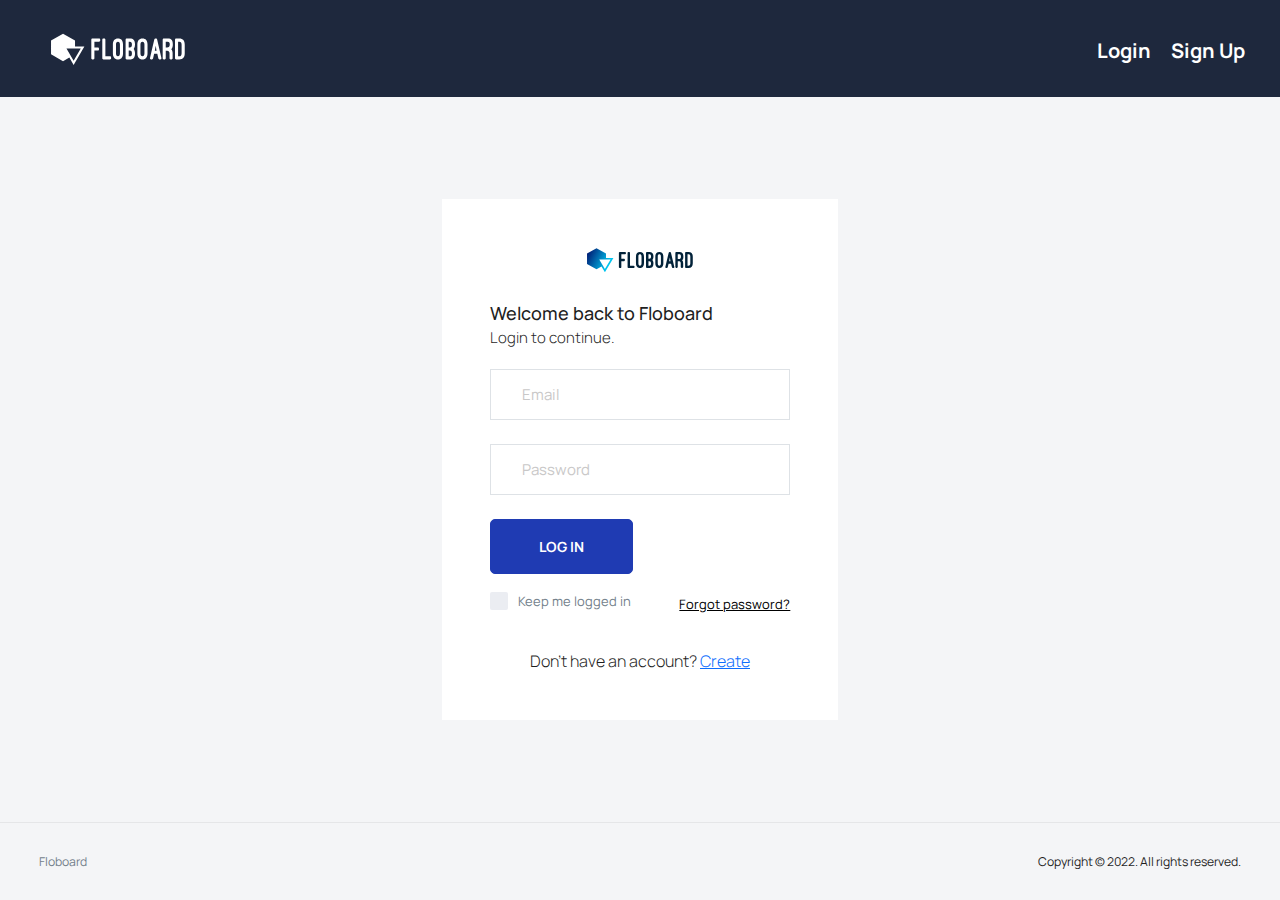
==== dashboard.html @ 9832cc14 "Created login page and login functionality" ====
<!DOCTYPE html>
<html lang="en">
<head>
    <meta charset="UTF-8">
    <meta http-equiv="X-UA-Compatible" content="IE=edge">
    <meta name="viewport" content="width=device-width, initial-scale=1.0">
    <title>Floboard</title>

    <!-- base css -->
    <link rel="stylesheet" href="assets/vendors/vendors/feather/feather.css">
    <link rel="stylesheet" href="assets/vendors/vendors/mdi/css/materialdesignicons.min.css">
    <link rel="stylesheet" href="assets/vendors/vendors/ti-icons/css/themify-icons.css">
    <link rel="stylesheet" href="assets/vendors/vendors/typicons/typicons.css">
    <link rel="stylesheet" href="assets/vendors/vendors/simple-line-icons/css/simple-line-icons.css">
    <link rel="stylesheet" href="assets/vendors/vendors/css/vendor.bundle.base.css">
    <link rel="stylesheet" href="assets/vendors/css/vertical-layout-light/style.css">
    <!-- base css -->

    <link rel="shortcut icon" href="assets/Floboard-logo/favicon.png" />
</head>
<body class="sidebar-dark">

    <div class="container-scroller">
        <!-- top navbar -->
        <nav class="navbar default-layout col-lg-12 col-12 p-0 fixed-top d-flex align-items-top flex-row navbar-dark">
            <div class="text-center navbar-brand-wrapper d-flex align-items-center justify-content-start">
                <div class="me-3">
                    <button class="navbar-toggler navbar-toggler align-self-center" type="button" data-bs-toggle="minimize">
                    <span class="icon-menu"></span>
                    </button>
                </div>
                <div>
                    <a class="navbar-brand brand-logo" href="index.html">
                    <!-- <img src="assets/vendors/images/logo.svg" alt="logo" /> -->
                    <img src="assets/Floboard-logo/vector/default-monochrome-white.svg" alt="logo" />
                    </a>
                    <a class="navbar-brand brand-logo-mini" href="index.html">
                    <!-- <img src="assets/vendors/images/logo-mini.svg" alt="logo" /> -->
                    <img src="assets/Floboard-logo/favicon.png" alt="logo" />
                    </a>
                </div>
            </div>
            <div class="navbar-menu-wrapper d-flex align-items-top">
                <ul class="navbar-nav">
                    <li class="nav-item font-weight-semibold d-none d-lg-block ms-0">
                        <h1 class="welcome-text text-white">Hello, <span class="text-danger fw-bold user-name">John Doe</span></h1>
                        <h3 class="welcome-sub-text text-white">Welcome back to Floboard</h3>
                    </li>
                </ul>
                <ul class="navbar-nav ms-auto">
                    <li class="nav-item">
                        <form class="search-form" action="#">
                            <i class="icon-search text-white"></i>
                            <input type="search" class="form-control" placeholder="Search Here" title="Search here">
                        </form>
                    </li>
                    <li class="nav-item dropdown">
                        <a class="nav-link count-indicator" id="countDropdown" href="#" data-bs-toggle="dropdown" aria-expanded="false">
                        <i class="icon-bell"></i>
                        <span class="count"></span>
                        </a>
                        <div class="dropdown-menu dropdown-menu-right navbar-dropdown preview-list pb-0" aria-labelledby="countDropdown">
                            <a class="dropdown-item py-3">
                                <p class="mb-0 font-weight-medium float-left">You have 7 unread mails </p>
                                <span class="badge badge-pill badge-primary float-right">View all</span>
                            </a>
                            <div class="dropdown-divider"></div>
                            <a class="dropdown-item preview-item">
                                <div class="preview-thumbnail">
                                    <img src="assets/vendors/images/faces/face10.jpg" alt="image" class="img-sm profile-pic">
                                </div>
                                <div class="preview-item-content flex-grow py-2">
                                    <p class="preview-subject ellipsis font-weight-medium text-dark">Marian Garner </p>
                                    <p class="fw-light small-text mb-0"> The meeting is cancelled </p>
                                </div>
                            </a>
                            <a class="dropdown-item preview-item">
                                <div class="preview-thumbnail">
                                    <img src="assets/vendors/images/faces/face12.jpg" alt="image" class="img-sm profile-pic">
                                </div>
                                <div class="preview-item-content flex-grow py-2">
                                    <p class="preview-subject ellipsis font-weight-medium text-dark">David Grey </p>
                                    <p class="fw-light small-text mb-0"> The meeting is cancelled </p>
                                </div>
                            </a>
                            <a class="dropdown-item preview-item">
                                <div class="preview-thumbnail">
                                    <img src="assets/vendors/images/faces/face1.jpg" alt="image" class="img-sm profile-pic">
                                </div>
                                <div class="preview-item-content flex-grow py-2">
                                    <p class="preview-subject ellipsis font-weight-medium text-dark">Travis Jenkins </p>
                                    <p class="fw-light small-text mb-0"> The meeting is cancelled </p>
                                </div>
                            </a>
                        </div>
                    </li>
                    <li class="nav-item dropdown d-none d-lg-block user-dropdown">
                        <a class="nav-link" id="UserDropdown" href="#" data-bs-toggle="dropdown" aria-expanded="false">
                        <img class="img-xs rounded-circle" src="assets/vendors/images/faces/face8.jpg" alt="Profile image"> </a>
                        <div class="dropdown-menu dropdown-menu-right navbar-dropdown" aria-labelledby="UserDropdown">
                            <div class="dropdown-header text-center">
                                <img class="img-md rounded-circle" src="assets/vendors/images/faces/face8.jpg" alt="Profile image">
                                <p class="mb-1 mt-3 font-weight-semibold user-name">Allen Moreno</p>
                                <p class="fw-light text-muted mb-0 user-email">allenmoreno@gmail.com</p>
                            </div>
                            <a class="dropdown-item"><i class="dropdown-item-icon mdi mdi-account-outline text-primary me-2"></i> My Profile <span class="badge badge-pill badge-danger">1</span></a>
                            <a class="dropdown-item"><i class="dropdown-item-icon mdi mdi-message-text-outline text-primary me-2"></i> Messages</a>
                            <a class="dropdown-item"><i class="dropdown-item-icon mdi mdi-calendar-check-outline text-primary me-2"></i> Activity</a>
                            <a class="dropdown-item"><i class="dropdown-item-icon mdi mdi-help-circle-outline text-primary me-2"></i> FAQ</a>
                            <a class="dropdown-item" id="sign-out-btn"><i class="dropdown-item-icon mdi mdi-power text-primary me-2"></i>Sign Out</a>
                        </div>
                    </li>
                </ul>
                <button class="navbar-toggler navbar-toggler-right d-lg-none align-self-center" type="button" data-bs-toggle="offcanvas">
                <span class="mdi mdi-menu"></span>
                </button>
            </div>
        </nav>
        <!-- top navbar -->

        <!-- body -->
        <div class="container-fluid page-body-wrapper">

            <!-- sidebar -->
            <nav class="sidebar sidebar-offcanvas" id="sidebar">
                <ul class="nav">
                    <li class="nav-item">
                        <a class="nav-link" href="index.html">
                        <i class="mdi mdi-grid-large menu-icon"></i>
                        <span class="menu-title">Dashboard</span>
                        </a>
                    </li>

                    <li class="nav-item nav-category">Board and Card</li>
                    <li class="nav-item">
                        <a class="nav-link" data-bs-toggle="collapse" href="#board-menu" aria-expanded="false" aria-controls="ui-basic">
                        <i class="menu-icon mdi mdi-bulletin-board"></i>
                        <span class="menu-title">Board</span>
                        <i class="menu-arrow"></i> 
                        </a>
                        <div class="collapse" id="board-menu">
                            <ul class="nav flex-column sub-menu">
                                <li class="nav-item"> <a class="nav-link" href="#">Add Board</a></li>
                                <li class="nav-item"> <a class="nav-link" href="#">Show Boards</a></li>
                            </ul>
                        </div>
                    </li>
                    <li class="nav-item">
                        <a class="nav-link" data-bs-toggle="collapse" href="#card-menu" aria-expanded="false" aria-controls="ui-basic">
                        <i class="menu-icon mdi mdi-cards"></i>
                        <span class="menu-title">Card</span>
                        <i class="menu-arrow"></i> 
                        </a>
                        <div class="collapse" id="card-menu">
                            <ul class="nav flex-column sub-menu">
                                <li class="nav-item"> <a class="nav-link" href="#">Add Card</a></li>
                                <li class="nav-item"> <a class="nav-link" href="#">Show Card</a></li>
                            </ul>
                        </div>
                    </li>

                    <li class="nav-item nav-category">Reports</li>
                    <li class="nav-item">
                        <a class="nav-link" data-bs-toggle="collapse" href="#report-menu" aria-expanded="false" aria-controls="ui-basic">
                        <i class="menu-icon mdi mdi-file-document"></i>
                        <span class="menu-title">Reports</span>
                        <i class="menu-arrow"></i> 
                        </a>
                        <div class="collapse" id="report-menu">
                            <ul class="nav flex-column sub-menu">
                                <li class="nav-item"> <a class="nav-link" href="#">Card Wise Report </a></li>
                                <li class="nav-item"> <a class="nav-link" href="#">Board Wise Report</a></li>
                                <li class="nav-item"> <a class="nav-link" href="#">Employee Wise Report</a></li>
                            </ul>
                        </div>
                    </li>

                    <li class="nav-item nav-category">Employee Management</li>
                    <li class="nav-item">
                        <a class="nav-link" href="employee-list.html">
                        <i class="menu-icon mdi mdi-account-multiple "></i>
                        <span class="menu-title">Employee List</span>
                        </a>
                    </li>
                    <li class="nav-item">
                        <a class="nav-link" href="#">
                        <i class="menu-icon mdi mdi-account-plus"></i>
                        <span class="menu-title">Add Employee</span>
                        </a>
                    </li>
                </ul>
            </nav>
            <!-- sidebar -->

            <div class="main-panel">
                
                <!-- main content -->
                <div class="content-wrapper">

                    <!-- Write you code here -->



                </div>
                <!-- main -->

                <!-- footer -->
                <footer class="footer">
                    <div class="d-sm-flex justify-content-center justify-content-sm-between">
                        <span class="text-muted text-center text-sm-left d-block d-sm-inline-block">Floboard Dashboard</span>
                        <span class="float-none float-sm-right d-block mt-1 mt-sm-0 text-center">Copyright © 2022. All rights reserved.</span>
                    </div>
                </footer>
                <!-- footer -->
            </div>
        </div>
        <!-- body -->
        
    </div>
    
    <!-- base js -->
    <script src="https://code.jquery.com/jquery-3.6.1.min.js" integrity="sha256-o88AwQnZB+VDvE9tvIXrMQaPlFFSUTR+nldQm1LuPXQ=" crossorigin="anonymous"></script>
    <script src="assets/vendors/vendors/js/vendor.bundle.base.js"></script>
    <script src="assets/vendors/js/template.js"></script>
    <script src="assets/vendors/js/off-canvas.js"></script>
    <script src="assets/vendors/js/hoverable-collapse.js"></script>
    <script src="assets/vendors/js/jquery.cookie.js"></script>
    <!-- <script src="assets/vendors/vendors/jquery-validation/jquery.validate.min.js"></script> -->
    <script src="assets/js/dashboard.js"></script>
    <!-- base js -->
</body>
</html>
---- assets/vendors/vendors/feather/feather.css ----
@charset "UTF-8";
 
@font-face {
  font-family: "feather";
  src:url("fonts/feather-webfont.eot");
  src:url("fonts/feather-webfont.eot?#iefix") format("embedded-opentype"),
    url("fonts/feather-webfont.woff") format("woff"),
    url("fonts/feather-webfont.ttf") format("truetype"),
    url("fonts/feather-webfont.svg#feather") format("svg");
  font-weight: normal;
  font-style: normal;
}

/* Character Mapping Method */
 
[data-icon]:before {
  display: inline-block;
  font-family: "feather";
  content: attr(data-icon);
  font-style: normal;
  font-weight: normal;
  font-variant: normal;
  text-transform: none;
  speak: none;
  line-height: 1;
  -webkit-font-smoothing: antialiased;
  -moz-osx-font-smoothing: grayscale;
}

/* CSS Class Mapping Method */
 
[class^="icon-"],
[class*=" icon-"] {
  display: inline-block;
  font-family: "feather";
  font-style: normal;
  font-weight: normal;
  font-variant: normal;
  text-transform: none;
  speak: none;
  line-height: 1;
  -webkit-font-smoothing: antialiased;
  -moz-osx-font-smoothing: grayscale;
}

.icon-eye:before {
  content: "\e000";
}

.icon-paper-clip:before {
  content: "\e001";
}

.icon-mail:before {
  content: "\e002";
}

.icon-mail:before {
  content: "\e002";
}

.icon-toggle:before {
  content: "\e003";
}

.icon-layout:before {
  content: "\e004";
}

.icon-link:before {
  content: "\e005";
}

.icon-bell:before {
  content: "\e006";
}

.icon-lock:before {
  content: "\e007";
}

.icon-unlock:before {
  content: "\e008";
}

.icon-ribbon:before {
  content: "\e009";
}

.icon-image:before {
  content: "\e010";
}

.icon-signal:before {
  content: "\e011";
}

.icon-target:before {
  content: "\e012";
}

.icon-clipboard:before {
  content: "\e013";
}

.icon-clock:before {
  content: "\e014";
}

.icon-clock:before {
  content: "\e014";
}

.icon-watch:before {
  content: "\e015";
}

.icon-air-play:before {
  content: "\e016";
}

.icon-camera:before {
  content: "\e017";
}

.icon-video:before {
  content: "\e018";
}

.icon-disc:before {
  content: "\e019";
}

.icon-printer:before {
  content: "\e020";
}

.icon-monitor:before {
  content: "\e021";
}

.icon-server:before {
  content: "\e022";
}

.icon-cog:before {
  content: "\e023";
}

.icon-heart:before {
  content: "\e024";
}

.icon-paragraph:before {
  content: "\e025";
}

.icon-align-justify:before {
  content: "\e026";
}

.icon-align-left:before {
  content: "\e027";
}

.icon-align-center:before {
  content: "\e028";
}

.icon-align-right:before {
  content: "\e029";
}

.icon-book:before {
  content: "\e030";
}

.icon-layers:before {
  content: "\e031";
}

.icon-stack:before {
  content: "\e032";
}

.icon-stack-2:before {
  content: "\e033";
}

.icon-paper:before {
  content: "\e034";
}

.icon-paper-stack:before {
  content: "\e035";
}

.icon-search:before {
  content: "\e036";
}

.icon-zoom-in:before {
  content: "\e037";
}

.icon-zoom-out:before {
  content: "\e038";
}

.icon-reply:before {
  content: "\e039";
}

.icon-circle-plus:before {
  content: "\e040";
}

.icon-circle-minus:before {
  content: "\e041";
}

.icon-circle-check:before {
  content: "\e042";
}

.icon-circle-cross:before {
  content: "\e043";
}

.icon-square-plus:before {
  content: "\e044";
}

.icon-square-minus:before {
  content: "\e045";
}

.icon-square-check:before {
  content: "\e046";
}

.icon-square-cross:before {
  content: "\e047";
}

.icon-microphone:before {
  content: "\e048";
}

.icon-record:before {
  content: "\e049";
}

.icon-skip-back:before {
  content: "\e050";
}

.icon-rewind:before {
  content: "\e051";
}

.icon-play:before {
  content: "\e052";
}

.icon-pause:before {
  content: "\e053";
}

.icon-stop:before {
  content: "\e054";
}

.icon-fast-forward:before {
  content: "\e055";
}

.icon-skip-forward:before {
  content: "\e056";
}

.icon-shuffle:before {
  content: "\e057";
}

.icon-repeat:before {
  content: "\e058";
}

.icon-folder:before {
  content: "\e059";
}

.icon-umbrella:before {
  content: "\e060";
}

.icon-moon:before {
  content: "\e061";
}

.icon-thermometer:before {
  content: "\e062";
}

.icon-drop:before {
  content: "\e063";
}

.icon-sun:before {
  content: "\e064";
}

.icon-cloud:before {
  content: "\e065";
}

.icon-cloud-upload:before {
  content: "\e066";
}

.icon-cloud-download:before {
  content: "\e067";
}

.icon-upload:before {
  content: "\e068";
}

.icon-download:before {
  content: "\e069";
}

.icon-location:before {
  content: "\e070";
}

.icon-location-2:before {
  content: "\e071";
}

.icon-map:before {
  content: "\e072";
}

.icon-battery:before {
  content: "\e073";
}

.icon-head:before {
  content: "\e074";
}

.icon-briefcase:before {
  content: "\e075";
}

.icon-speech-bubble:before {
  content: "\e076";
}

.icon-anchor:before {
  content: "\e077";
}

.icon-globe:before {
  content: "\e078";
}

.icon-box:before {
  content: "\e079";
}

.icon-reload:before {
  content: "\e080";
}

.icon-share:before {
  content: "\e081";
}

.icon-marquee:before {
  content: "\e082";
}

.icon-marquee-plus:before {
  content: "\e083";
}

.icon-marquee-minus:before {
  content: "\e084";
}

.icon-tag:before {
  content: "\e085";
}

.icon-power:before {
  content: "\e086";
}

.icon-command:before {
  content: "\e087";
}

.icon-alt:before {
  content: "\e088";
}

.icon-esc:before {
  content: "\e089";
}

.icon-bar-graph:before {
  content: "\e090";
}

.icon-bar-graph-2:before {
  content: "\e091";
}

.icon-pie-graph:before {
  content: "\e092";
}

.icon-star:before {
  content: "\e093";
}

.icon-arrow-left:before {
  content: "\e094";
}

.icon-arrow-right:before {
  content: "\e095";
}

.icon-arrow-up:before {
  content: "\e096";
}

.icon-arrow-down:before {
  content: "\e097";
}

.icon-volume:before {
  content: "\e098";
}

.icon-mute:before {
  content: "\e099";
}

.icon-content-right:before {
  content: "\e100";
}

.icon-content-left:before {
  content: "\e101";
}

.icon-grid:before {
  content: "\e102";
}

.icon-grid-2:before {
  content: "\e103";
}

.icon-columns:before {
  content: "\e104";
}

.icon-loader:before {
  content: "\e105";
}

.icon-bag:before {
  content: "\e106";
}

.icon-ban:before {
  content: "\e107";
}

.icon-flag:before {
  content: "\e108";
}

.icon-trash:before {
  content: "\e109";
}

.icon-expand:before {
  content: "\e110";
}

.icon-contract:before {
  content: "\e111";
}

.icon-maximize:before {
  content: "\e112";
}

.icon-minimize:before {
  content: "\e113";
}

.icon-plus:before {
  content: "\e114";
}

.icon-minus:before {
  content: "\e115";
}

.icon-check:before {
  content: "\e116";
}

.icon-cross:before {
  content: "\e117";
}

.icon-move:before {
  content: "\e118";
}

.icon-delete:before {
  content: "\e119";
}

.icon-menu:before {
  content: "\e120";
}

.icon-archive:before {
  content: "\e121";
}

.icon-inbox:before {
  content: "\e122";
}

.icon-outbox:before {
  content: "\e123";
}

.icon-file:before {
  content: "\e124";
}

.icon-file-add:before {
  content: "\e125";
}

.icon-file-subtract:before {
  content: "\e126";
}

.icon-help:before {
  content: "\e127";
}

.icon-open:before {
  content: "\e128";
}

.icon-ellipsis:before {
  content: "\e129";
}
---- assets/vendors/vendors/ti-icons/css/themify-icons.css ----
@font-face {
	font-family: 'themify';
	src:url('../fonts/themify.eot');
	src:url('../fonts/themify.eot?#iefix') format('embedded-opentype'),
		url('../fonts/themify.woff') format('woff'),
		url('../fonts/themify.ttf') format('truetype'),
		url('../fonts/themify.svg') format('svg');
	font-weight: normal;
	font-style: normal;
}

[class^="ti-"], [class*=" ti-"] {
	font-family: 'themify';
	speak: none;
	font-style: normal;
	font-weight: normal;
	font-variant: normal;
	text-transform: none;
	line-height: 1;

	/* Better Font Rendering =========== */
	-webkit-font-smoothing: antialiased;
	-moz-osx-font-smoothing: grayscale;
}

.ti-wand:before {
	content: "\e600";
}
.ti-volume:before {
	content: "\e601";
}
.ti-user:before {
	content: "\e602";
}
.ti-unlock:before {
	content: "\e603";
}
.ti-unlink:before {
	content: "\e604";
}
.ti-trash:before {
	content: "\e605";
}
.ti-thought:before {
	content: "\e606";
}
.ti-target:before {
	content: "\e607";
}
.ti-tag:before {
	content: "\e608";
}
.ti-tablet:before {
	content: "\e609";
}
.ti-star:before {
	content: "\e60a";
}
.ti-spray:before {
	content: "\e60b";
}
.ti-signal:before {
	content: "\e60c";
}
.ti-shopping-cart:before {
	content: "\e60d";
}
.ti-shopping-cart-full:before {
	content: "\e60e";
}
.ti-settings:before {
	content: "\e60f";
}
.ti-search:before {
	content: "\e610";
}
.ti-zoom-in:before {
	content: "\e611";
}
.ti-zoom-out:before {
	content: "\e612";
}
.ti-cut:before {
	content: "\e613";
}
.ti-ruler:before {
	content: "\e614";
}
.ti-ruler-pencil:before {
	content: "\e615";
}
.ti-ruler-alt:before {
	content: "\e616";
}
.ti-bookmark:before {
	content: "\e617";
}
.ti-bookmark-alt:before {
	content: "\e618";
}
.ti-reload:before {
	content: "\e619";
}
.ti-plus:before {
	content: "\e61a";
}
.ti-pin:before {
	content: "\e61b";
}
.ti-pencil:before {
	content: "\e61c";
}
.ti-pencil-alt:before {
	content: "\e61d";
}
.ti-paint-roller:before {
	content: "\e61e";
}
.ti-paint-bucket:before {
	content: "\e61f";
}
.ti-na:before {
	content: "\e620";
}
.ti-mobile:before {
	content: "\e621";
}
.ti-minus:before {
	content: "\e622";
}
.ti-medall:before {
	content: "\e623";
}
.ti-medall-alt:before {
	content: "\e624";
}
.ti-marker:before {
	content: "\e625";
}
.ti-marker-alt:before {
	content: "\e626";
}
.ti-arrow-up:before {
	content: "\e627";
}
.ti-arrow-right:before {
	content: "\e628";
}
.ti-arrow-left:before {
	content: "\e629";
}
.ti-arrow-down:before {
	content: "\e62a";
}
.ti-lock:before {
	content: "\e62b";
}
.ti-location-arrow:before {
	content: "\e62c";
}
.ti-link:before {
	content: "\e62d";
}
.ti-layout:before {
	content: "\e62e";
}
.ti-layers:before {
	content: "\e62f";
}
.ti-layers-alt:before {
	content: "\e630";
}
.ti-key:before {
	content: "\e631";
}
.ti-import:before {
	content: "\e632";
}
.ti-image:before {
	content: "\e633";
}
.ti-heart:before {
	content: "\e634";
}
.ti-heart-broken:before {
	content: "\e635";
}
.ti-hand-stop:before {
	content: "\e636";
}
.ti-hand-open:before {
	content: "\e637";
}
.ti-hand-drag:before {
	content: "\e638";
}
.ti-folder:before {
	content: "\e639";
}
.ti-flag:before {
	content: "\e63a";
}
.ti-flag-alt:before {
	content: "\e63b";
}
.ti-flag-alt-2:before {
	content: "\e63c";
}
.ti-eye:before {
	content: "\e63d";
}
.ti-export:before {
	content: "\e63e";
}
.ti-exchange-vertical:before {
	content: "\e63f";
}
.ti-desktop:before {
	content: "\e640";
}
.ti-cup:before {
	content: "\e641";
}
.ti-crown:before {
	content: "\e642";
}
.ti-comments:before {
	content: "\e643";
}
.ti-comment:before {
	content: "\e644";
}
.ti-comment-alt:before {
	content: "\e645";
}
.ti-close:before {
	content: "\e646";
}
.ti-clip:before {
	content: "\e647";
}
.ti-angle-up:before {
	content: "\e648";
}
.ti-angle-right:before {
	content: "\e649";
}
.ti-angle-left:before {
	content: "\e64a";
}
.ti-angle-down:before {
	content: "\e64b";
}
.ti-check:before {
	content: "\e64c";
}
.ti-check-box:before {
	content: "\e64d";
}
.ti-camera:before {
	content: "\e64e";
}
.ti-announcement:before {
	content: "\e64f";
}
.ti-brush:before {
	content: "\e650";
}
.ti-briefcase:before {
	content: "\e651";
}
.ti-bolt:before {
	content: "\e652";
}
.ti-bolt-alt:before {
	content: "\e653";
}
.ti-blackboard:before {
	content: "\e654";
}
.ti-bag:before {
	content: "\e655";
}
.ti-move:before {
	content: "\e656";
}
.ti-arrows-vertical:before {
	content: "\e657";
}
.ti-arrows-horizontal:before {
	content: "\e658";
}
.ti-fullscreen:before {
	content: "\e659";
}
.ti-arrow-top-right:before {
	content: "\e65a";
}
.ti-arrow-top-left:before {
	content: "\e65b";
}
.ti-arrow-circle-up:before {
	content: "\e65c";
}
.ti-arrow-circle-right:before {
	content: "\e65d";
}
.ti-arrow-circle-left:before {
	content: "\e65e";
}
.ti-arrow-circle-down:before {
	content: "\e65f";
}
.ti-angle-double-up:before {
	content: "\e660";
}
.ti-angle-double-right:before {
	content: "\e661";
}
.ti-angle-double-left:before {
	content: "\e662";
}
.ti-angle-double-down:before {
	content: "\e663";
}
.ti-zip:before {
	content: "\e664";
}
.ti-world:before {
	content: "\e665";
}
.ti-wheelchair:before {
	content: "\e666";
}
.ti-view-list:before {
	content: "\e667";
}
.ti-view-list-alt:before {
	content: "\e668";
}
.ti-view-grid:before {
	content: "\e669";
}
.ti-uppercase:before {
	content: "\e66a";
}
.ti-upload:before {
	content: "\e66b";
}
.ti-underline:before {
	content: "\e66c";
}
.ti-truck:before {
	content: "\e66d";
}
.ti-timer:before {
	content: "\e66e";
}
.ti-ticket:before {
	content: "\e66f";
}
.ti-thumb-up:before {
	content: "\e670";
}
.ti-thumb-down:before {
	content: "\e671";
}
.ti-text:before {
	content: "\e672";
}
.ti-stats-up:before {
	content: "\e673";
}
.ti-stats-down:before {
	content: "\e674";
}
.ti-split-v:before {
	content: "\e675";
}
.ti-split-h:before {
	content: "\e676";
}
.ti-smallcap:before {
	content: "\e677";
}
.ti-shine:before {
	content: "\e678";
}
.ti-shift-right:before {
	content: "\e679";
}
.ti-shift-left:before {
	content: "\e67a";
}
.ti-shield:before {
	content: "\e67b";
}
.ti-notepad:before {
	content: "\e67c";
}
.ti-server:before {
	content: "\e67d";
}
.ti-quote-right:before {
	content: "\e67e";
}
.ti-quote-left:before {
	content: "\e67f";
}
.ti-pulse:before {
	content: "\e680";
}
.ti-printer:before {
	content: "\e681";
}
.ti-power-off:before {
	content: "\e682";
}
.ti-plug:before {
	content: "\e683";
}
.ti-pie-chart:before {
	content: "\e684";
}
.ti-paragraph:before {
	content: "\e685";
}
.ti-panel:before {
	content: "\e686";
}
.ti-package:before {
	content: "\e687";
}
.ti-music:before {
	content: "\e688";
}
.ti-music-alt:before {
	content: "\e689";
}
.ti-mouse:before {
	content: "\e68a";
}
.ti-mouse-alt:before {
	content: "\e68b";
}
.ti-money:before {
	content: "\e68c";
}
.ti-microphone:before {
	content: "\e68d";
}
.ti-menu:before {
	content: "\e68e";
}
.ti-menu-alt:before {
	content: "\e68f";
}
.ti-map:before {
	content: "\e690";
}
.ti-map-alt:before {
	content: "\e691";
}
.ti-loop:before {
	content: "\e692";
}
.ti-location-pin:before {
	content: "\e693";
}
.ti-list:before {
	content: "\e694";
}
.ti-light-bulb:before {
	content: "\e695";
}
.ti-Italic:before {
	content: "\e696";
}
.ti-info:before {
	content: "\e697";
}
.ti-infinite:before {
	content: "\e698";
}
.ti-id-badge:before {
	content: "\e699";
}
.ti-hummer:before {
	content: "\e69a";
}
.ti-home:before {
	content: "\e69b";
}
.ti-help:before {
	content: "\e69c";
}
.ti-headphone:before {
	content: "\e69d";
}
.ti-harddrives:before {
	content: "\e69e";
}
.ti-harddrive:before {
	content: "\e69f";
}
.ti-gift:before {
	content: "\e6a0";
}
.ti-game:before {
	content: "\e6a1";
}
.ti-filter:before {
	content: "\e6a2";
}
.ti-files:before {
	content: "\e6a3";
}
.ti-file:before {
	content: "\e6a4";
}
.ti-eraser:before {
	content: "\e6a5";
}
.ti-envelope:before {
	content: "\e6a6";
}
.ti-download:before {
	content: "\e6a7";
}
.ti-direction:before {
	content: "\e6a8";
}
.ti-direction-alt:before {
	content: "\e6a9";
}
.ti-dashboard:before {
	content: "\e6aa";
}
.ti-control-stop:before {
	content: "\e6ab";
}
.ti-control-shuffle:before {
	content: "\e6ac";
}
.ti-control-play:before {
	content: "\e6ad";
}
.ti-control-pause:before {
	content: "\e6ae";
}
.ti-control-forward:before {
	content: "\e6af";
}
.ti-control-backward:before {
	content: "\e6b0";
}
.ti-cloud:before {
	content: "\e6b1";
}
.ti-cloud-up:before {
	content: "\e6b2";
}
.ti-cloud-down:before {
	content: "\e6b3";
}
.ti-clipboard:before {
	content: "\e6b4";
}
.ti-car:before {
	content: "\e6b5";
}
.ti-calendar:before {
	content: "\e6b6";
}
.ti-book:before {
	content: "\e6b7";
}
.ti-bell:before {
	content: "\e6b8";
}
.ti-basketball:before {
	content: "\e6b9";
}
.ti-bar-chart:before {
	content: "\e6ba";
}
.ti-bar-chart-alt:before {
	content: "\e6bb";
}
.ti-back-right:before {
	content: "\e6bc";
}
.ti-back-left:before {
	content: "\e6bd";
}
.ti-arrows-corner:before {
	content: "\e6be";
}
.ti-archive:before {
	content: "\e6bf";
}
.ti-anchor:before {
	content: "\e6c0";
}
.ti-align-right:before {
	content: "\e6c1";
}
.ti-align-left:before {
	content: "\e6c2";
}
.ti-align-justify:before {
	content: "\e6c3";
}
.ti-align-center:before {
	content: "\e6c4";
}
.ti-alert:before {
	content: "\e6c5";
}
.ti-alarm-clock:before {
	content: "\e6c6";
}
.ti-agenda:before {
	content: "\e6c7";
}
.ti-write:before {
	content: "\e6c8";
}
.ti-window:before {
	content: "\e6c9";
}
.ti-widgetized:before {
	content: "\e6ca";
}
.ti-widget:before {
	content: "\e6cb";
}
.ti-widget-alt:before {
	content: "\e6cc";
}
.ti-wallet:before {
	content: "\e6cd";
}
.ti-video-clapper:before {
	content: "\e6ce";
}
.ti-video-camera:before {
	content: "\e6cf";
}
.ti-vector:before {
	content: "\e6d0";
}
.ti-themify-logo:before {
	content: "\e6d1";
}
.ti-themify-favicon:before {
	content: "\e6d2";
}
.ti-themify-favicon-alt:before {
	content: "\e6d3";
}
.ti-support:before {
	content: "\e6d4";
}
.ti-stamp:before {
	content: "\e6d5";
}
.ti-split-v-alt:before {
	content: "\e6d6";
}
.ti-slice:before {
	content: "\e6d7";
}
.ti-shortcode:before {
	content: "\e6d8";
}
.ti-shift-right-alt:before {
	content: "\e6d9";
}
.ti-shift-left-alt:before {
	content: "\e6da";
}
.ti-ruler-alt-2:before {
	content: "\e6db";
}
.ti-receipt:before {
	content: "\e6dc";
}
.ti-pin2:before {
	content: "\e6dd";
}
.ti-pin-alt:before {
	content: "\e6de";
}
.ti-pencil-alt2:before {
	content: "\e6df";
}
.ti-palette:before {
	content: "\e6e0";
}
.ti-more:before {
	content: "\e6e1";
}
.ti-more-alt:before {
	content: "\e6e2";
}
.ti-microphone-alt:before {
	content: "\e6e3";
}
.ti-magnet:before {
	content: "\e6e4";
}
.ti-line-double:before {
	content: "\e6e5";
}
.ti-line-dotted:before {
	content: "\e6e6";
}
.ti-line-dashed:before {
	content: "\e6e7";
}
.ti-layout-width-full:before {
	content: "\e6e8";
}
.ti-layout-width-default:before {
	content: "\e6e9";
}
.ti-layout-width-default-alt:before {
	content: "\e6ea";
}
.ti-layout-tab:before {
	content: "\e6eb";
}
.ti-layout-tab-window:before {
	content: "\e6ec";
}
.ti-layout-tab-v:before {
	content: "\e6ed";
}
.ti-layout-tab-min:before {
	content: "\e6ee";
}
.ti-layout-slider:before {
	content: "\e6ef";
}
.ti-layout-slider-alt:before {
	content: "\e6f0";
}
.ti-layout-sidebar-right:before {
	content: "\e6f1";
}
.ti-layout-sidebar-none:before {
	content: "\e6f2";
}
.ti-layout-sidebar-left:before {
	content: "\e6f3";
}
.ti-layout-placeholder:before {
	content: "\e6f4";
}
.ti-layout-menu:before {
	content: "\e6f5";
}
.ti-layout-menu-v:before {
	content: "\e6f6";
}
.ti-layout-menu-separated:before {
	content: "\e6f7";
}
.ti-layout-menu-full:before {
	content: "\e6f8";
}
.ti-layout-media-right-alt:before {
	content: "\e6f9";
}
.ti-layout-media-right:before {
	content: "\e6fa";
}
.ti-layout-media-overlay:before {
	content: "\e6fb";
}
.ti-layout-media-overlay-alt:before {
	content: "\e6fc";
}
.ti-layout-media-overlay-alt-2:before {
	content: "\e6fd";
}
.ti-layout-media-left-alt:before {
	content: "\e6fe";
}
.ti-layout-media-left:before {
	content: "\e6ff";
}
.ti-layout-media-center-alt:before {
	content: "\e700";
}
.ti-layout-media-center:before {
	content: "\e701";
}
.ti-layout-list-thumb:before {
	content: "\e702";
}
.ti-layout-list-thumb-alt:before {
	content: "\e703";
}
.ti-layout-list-post:before {
	content: "\e704";
}
.ti-layout-list-large-image:before {
	content: "\e705";
}
.ti-layout-line-solid:before {
	content: "\e706";
}
.ti-layout-grid4:before {
	content: "\e707";
}
.ti-layout-grid3:before {
	content: "\e708";
}
.ti-layout-grid2:before {
	content: "\e709";
}
.ti-layout-grid2-thumb:before {
	content: "\e70a";
}
.ti-layout-cta-right:before {
	content: "\e70b";
}
.ti-layout-cta-left:before {
	content: "\e70c";
}
.ti-layout-cta-center:before {
	content: "\e70d";
}
.ti-layout-cta-btn-right:before {
	content: "\e70e";
}
.ti-layout-cta-btn-left:before {
	content: "\e70f";
}
.ti-layout-column4:before {
	content: "\e710";
}
.ti-layout-column3:before {
	content: "\e711";
}
.ti-layout-column2:before {
	content: "\e712";
}
.ti-layout-accordion-separated:before {
	content: "\e713";
}
.ti-layout-accordion-merged:before {
	content: "\e714";
}
.ti-layout-accordion-list:before {
	content: "\e715";
}
.ti-ink-pen:before {
	content: "\e716";
}
.ti-info-alt:before {
	content: "\e717";
}
.ti-help-alt:before {
	content: "\e718";
}
.ti-headphone-alt:before {
	content: "\e719";
}
.ti-hand-point-up:before {
	content: "\e71a";
}
.ti-hand-point-right:before {
	content: "\e71b";
}
.ti-hand-point-left:before {
	content: "\e71c";
}
.ti-hand-point-down:before {
	content: "\e71d";
}
.ti-gallery:before {
	content: "\e71e";
}
.ti-face-smile:before {
	content: "\e71f";
}
.ti-face-sad:before {
	content: "\e720";
}
.ti-credit-card:before {
	content: "\e721";
}
.ti-control-skip-forward:before {
	content: "\e722";
}
.ti-control-skip-backward:before {
	content: "\e723";
}
.ti-control-record:before {
	content: "\e724";
}
.ti-control-eject:before {
	content: "\e725";
}
.ti-comments-smiley:before {
	content: "\e726";
}
.ti-brush-alt:before {
	content: "\e727";
}
.ti-youtube:before {
	content: "\e728";
}
.ti-vimeo:before {
	content: "\e729";
}
.ti-twitter:before {
	content: "\e72a";
}
.ti-time:before {
	content: "\e72b";
}
.ti-tumblr:before {
	content: "\e72c";
}
.ti-skype:before {
	content: "\e72d";
}
.ti-share:before {
	content: "\e72e";
}
.ti-share-alt:before {
	content: "\e72f";
}
.ti-rocket:before {
	content: "\e730";
}
.ti-pinterest:before {
	content: "\e731";
}
.ti-new-window:before {
	content: "\e732";
}
.ti-microsoft:before {
	content: "\e733";
}
.ti-list-ol:before {
	content: "\e734";
}
.ti-linkedin:before {
	content: "\e735";
}
.ti-layout-sidebar-2:before {
	content: "\e736";
}
.ti-layout-grid4-alt:before {
	content: "\e737";
}
.ti-layout-grid3-alt:before {
	content: "\e738";
}
.ti-layout-grid2-alt:before {
	content: "\e739";
}
.ti-layout-column4-alt:before {
	content: "\e73a";
}
.ti-layout-column3-alt:before {
	content: "\e73b";
}
.ti-layout-column2-alt:before {
	content: "\e73c";
}
.ti-instagram:before {
	content: "\e73d";
}
.ti-google:before {
	content: "\e73e";
}
.ti-github:before {
	content: "\e73f";
}
.ti-flickr:before {
	content: "\e740";
}
.ti-facebook:before {
	content: "\e741";
}
.ti-dropbox:before {
	content: "\e742";
}
.ti-dribbble:before {
	content: "\e743";
}
.ti-apple:before {
	content: "\e744";
}
.ti-android:before {
	content: "\e745";
}
.ti-save:before {
	content: "\e746";
}
.ti-save-alt:before {
	content: "\e747";
}
.ti-yahoo:before {
	content: "\e748";
}
.ti-wordpress:before {
	content: "\e749";
}
.ti-vimeo-alt:before {
	content: "\e74a";
}
.ti-twitter-alt:before {
	content: "\e74b";
}
.ti-tumblr-alt:before {
	content: "\e74c";
}
.ti-trello:before {
	content: "\e74d";
}
.ti-stack-overflow:before {
	content: "\e74e";
}
.ti-soundcloud:before {
	content: "\e74f";
}
.ti-sharethis:before {
	content: "\e750";
}
.ti-sharethis-alt:before {
	content: "\e751";
}
.ti-reddit:before {
	content: "\e752";
}
.ti-pinterest-alt:before {
	content: "\e753";
}
.ti-microsoft-alt:before {
	content: "\e754";
}
.ti-linux:before {
	content: "\e755";
}
.ti-jsfiddle:before {
	content: "\e756";
}
.ti-joomla:before {
	content: "\e757";
}
.ti-html5:before {
	content: "\e758";
}
.ti-flickr-alt:before {
	content: "\e759";
}
.ti-email:before {
	content: "\e75a";
}
.ti-drupal:before {
	content: "\e75b";
}
.ti-dropbox-alt:before {
	content: "\e75c";
}
.ti-css3:before {
	content: "\e75d";
}
.ti-rss:before {
	content: "\e75e";
}
.ti-rss-alt:before {
	content: "\e75f";
}
---- assets/vendors/vendors/typicons/typicons.css ----
@charset "UTF-8";

@font-face {
  font-family: "typicons";
  src: url("typicons.eot?b99ba6e7256a27d29176cef7fc322738?#iefix") format("embedded-opentype"),
url("typicons.woff2?b99ba6e7256a27d29176cef7fc322738") format("woff2"),
url("typicons.woff?b99ba6e7256a27d29176cef7fc322738") format("woff"),
url("typicons.ttf?b99ba6e7256a27d29176cef7fc322738") format("truetype"),
url("typicons.svg?b99ba6e7256a27d29176cef7fc322738#typicons") format("svg");
}

.typcn:before {
  font-family: typicons !important;
  font-style: normal;
  font-weight: normal !important;
  font-variant: normal;
  text-transform: none;
  line-height: 1;
  -webkit-font-smoothing: antialiased;
  -moz-osx-font-smoothing: grayscale;
}

.typcn-lg {
  font-size: 1.33333333em;
  line-height: 0.75em;
  vertical-align: -15%;
}
.typcn-2x {
  font-size: 2em;
}
.typcn-3x {
  font-size: 3em;
}
.typcn-4x {
  font-size: 4em;
}
.typcn-5x {
  font-size: 5em;
}

.typcn-adjust-brightness:before {
  content: "\e000";
}
.typcn-adjust-contrast:before {
  content: "\e001";
}
.typcn-anchor-outline:before {
  content: "\e002";
}
.typcn-anchor:before {
  content: "\e003";
}
.typcn-archive:before {
  content: "\e004";
}
.typcn-arrow-back-outline:before {
  content: "\e005";
}
.typcn-arrow-back:before {
  content: "\e006";
}
.typcn-arrow-down-outline:before {
  content: "\e007";
}
.typcn-arrow-down-thick:before {
  content: "\e008";
}
.typcn-arrow-down:before {
  content: "\e009";
}
.typcn-arrow-forward-outline:before {
  content: "\e00a";
}
.typcn-arrow-forward:before {
  content: "\e00b";
}
.typcn-arrow-left-outline:before {
  content: "\e00c";
}
.typcn-arrow-left-thick:before {
  content: "\e00d";
}
.typcn-arrow-left:before {
  content: "\e00e";
}
.typcn-arrow-loop-outline:before {
  content: "\e00f";
}
.typcn-arrow-loop:before {
  content: "\e010";
}
.typcn-arrow-maximise-outline:before {
  content: "\e011";
}
.typcn-arrow-maximise:before {
  content: "\e012";
}
.typcn-arrow-minimise-outline:before {
  content: "\e013";
}
.typcn-arrow-minimise:before {
  content: "\e014";
}
.typcn-arrow-move-outline:before {
  content: "\e015";
}
.typcn-arrow-move:before {
  content: "\e016";
}
.typcn-arrow-repeat-outline:before {
  content: "\e017";
}
.typcn-arrow-repeat:before {
  content: "\e018";
}
.typcn-arrow-right-outline:before {
  content: "\e019";
}
.typcn-arrow-right-thick:before {
  content: "\e01a";
}
.typcn-arrow-right:before {
  content: "\e01b";
}
.typcn-arrow-shuffle:before {
  content: "\e01c";
}
.typcn-arrow-sorted-down:before {
  content: "\e01d";
}
.typcn-arrow-sorted-up:before {
  content: "\e01e";
}
.typcn-arrow-sync-outline:before {
  content: "\e01f";
}
.typcn-arrow-sync:before {
  content: "\e020";
}
.typcn-arrow-unsorted:before {
  content: "\e021";
}
.typcn-arrow-up-outline:before {
  content: "\e022";
}
.typcn-arrow-up-thick:before {
  content: "\e023";
}
.typcn-arrow-up:before {
  content: "\e024";
}
.typcn-at:before {
  content: "\e025";
}
.typcn-attachment-outline:before {
  content: "\e026";
}
.typcn-attachment:before {
  content: "\e027";
}
.typcn-backspace-outline:before {
  content: "\e028";
}
.typcn-backspace:before {
  content: "\e029";
}
.typcn-battery-charge:before {
  content: "\e02a";
}
.typcn-battery-full:before {
  content: "\e02b";
}
.typcn-battery-high:before {
  content: "\e02c";
}
.typcn-battery-low:before {
  content: "\e02d";
}
.typcn-battery-mid:before {
  content: "\e02e";
}
.typcn-beaker:before {
  content: "\e02f";
}
.typcn-beer:before {
  content: "\e030";
}
.typcn-bell:before {
  content: "\e031";
}
.typcn-book:before {
  content: "\e032";
}
.typcn-bookmark:before {
  content: "\e033";
}
.typcn-briefcase:before {
  content: "\e034";
}
.typcn-brush:before {
  content: "\e035";
}
.typcn-business-card:before {
  content: "\e036";
}
.typcn-calculator:before {
  content: "\e037";
}
.typcn-calendar-outline:before {
  content: "\e038";
}
.typcn-calendar:before {
  content: "\e039";
}
.typcn-camera-outline:before {
  content: "\e03a";
}
.typcn-camera:before {
  content: "\e03b";
}
.typcn-cancel-outline:before {
  content: "\e03c";
}
.typcn-cancel:before {
  content: "\e03d";
}
.typcn-chart-area-outline:before {
  content: "\e03e";
}
.typcn-chart-area:before {
  content: "\e03f";
}
.typcn-chart-bar-outline:before {
  content: "\e040";
}
.typcn-chart-bar:before {
  content: "\e041";
}
.typcn-chart-line-outline:before {
  content: "\e042";
}
.typcn-chart-line:before {
  content: "\e043";
}
.typcn-chart-pie-outline:before {
  content: "\e044";
}
.typcn-chart-pie:before {
  content: "\e045";
}
.typcn-chevron-left-outline:before {
  content: "\e046";
}
.typcn-chevron-left:before {
  content: "\e047";
}
.typcn-chevron-right-outline:before {
  content: "\e048";
}
.typcn-chevron-right:before {
  content: "\e049";
}
.typcn-clipboard:before {
  content: "\e04a";
}
.typcn-cloud-storage:before {
  content: "\e04b";
}
.typcn-cloud-storage-outline:before {
  content: "\e054";
}
.typcn-code-outline:before {
  content: "\e04c";
}
.typcn-code:before {
  content: "\e04d";
}
.typcn-coffee:before {
  content: "\e04e";
}
.typcn-cog-outline:before {
  content: "\e04f";
}
.typcn-cog:before {
  content: "\e050";
}
.typcn-compass:before {
  content: "\e051";
}
.typcn-contacts:before {
  content: "\e052";
}
.typcn-credit-card:before {
  content: "\e053";
}
.typcn-css3:before {
  content: "\e055";
}
.typcn-database:before {
  content: "\e056";
}
.typcn-delete-outline:before {
  content: "\e057";
}
.typcn-delete:before {
  content: "\e058";
}
.typcn-device-desktop:before {
  content: "\e059";
}
.typcn-device-laptop:before {
  content: "\e05a";
}
.typcn-device-phone:before {
  content: "\e05b";
}
.typcn-device-tablet:before {
  content: "\e05c";
}
.typcn-directions:before {
  content: "\e05d";
}
.typcn-divide-outline:before {
  content: "\e05e";
}
.typcn-divide:before {
  content: "\e05f";
}
.typcn-document-add:before {
  content: "\e060";
}
.typcn-document-delete:before {
  content: "\e061";
}
.typcn-document-text:before {
  content: "\e062";
}
.typcn-document:before {
  content: "\e063";
}
.typcn-download-outline:before {
  content: "\e064";
}
.typcn-download:before {
  content: "\e065";
}
.typcn-dropbox:before {
  content: "\e066";
}
.typcn-edit:before {
  content: "\e067";
}
.typcn-eject-outline:before {
  content: "\e068";
}
.typcn-eject:before {
  content: "\e069";
}
.typcn-equals-outline:before {
  content: "\e06a";
}
.typcn-equals:before {
  content: "\e06b";
}
.typcn-export-outline:before {
  content: "\e06c";
}
.typcn-export:before {
  content: "\e06d";
}
.typcn-eye-outline:before {
  content: "\e06e";
}
.typcn-eye:before {
  content: "\e06f";
}
.typcn-feather:before {
  content: "\e070";
}
.typcn-film:before {
  content: "\e071";
}
.typcn-filter:before {
  content: "\e072";
}
.typcn-flag-outline:before {
  content: "\e073";
}
.typcn-flag:before {
  content: "\e074";
}
.typcn-flash-outline:before {
  content: "\e075";
}
.typcn-flash:before {
  content: "\e076";
}
.typcn-flow-children:before {
  content: "\e077";
}
.typcn-flow-merge:before {
  content: "\e078";
}
.typcn-flow-parallel:before {
  content: "\e079";
}
.typcn-flow-switch:before {
  content: "\e07a";
}
.typcn-folder-add:before {
  content: "\e07b";
}
.typcn-folder-delete:before {
  content: "\e07c";
}
.typcn-folder-open:before {
  content: "\e07d";
}
.typcn-folder:before {
  content: "\e07e";
}
.typcn-gift:before {
  content: "\e07f";
}
.typcn-globe-outline:before {
  content: "\e080";
}
.typcn-globe:before {
  content: "\e081";
}
.typcn-group-outline:before {
  content: "\e082";
}
.typcn-group:before {
  content: "\e083";
}
.typcn-headphones:before {
  content: "\e084";
}
.typcn-heart-full-outline:before {
  content: "\e085";
}
.typcn-heart-half-outline:before {
  content: "\e086";
}
.typcn-heart-outline:before {
  content: "\e087";
}
.typcn-heart:before {
  content: "\e088";
}
.typcn-home-outline:before {
  content: "\e089";
}
.typcn-home:before {
  content: "\e08a";
}
.typcn-html5:before {
  content: "\e08b";
}
.typcn-image-outline:before {
  content: "\e08c";
}
.typcn-image:before {
  content: "\e08d";
}
.typcn-infinity-outline:before {
  content: "\e08e";
}
.typcn-infinity:before {
  content: "\e08f";
}
.typcn-info-large-outline:before {
  content: "\e090";
}
.typcn-info-large:before {
  content: "\e091";
}
.typcn-info-outline:before {
  content: "\e092";
}
.typcn-info:before {
  content: "\e093";
}
.typcn-input-checked-outline:before {
  content: "\e094";
}
.typcn-input-checked:before {
  content: "\e095";
}
.typcn-key-outline:before {
  content: "\e096";
}
.typcn-key:before {
  content: "\e097";
}
.typcn-keyboard:before {
  content: "\e098";
}
.typcn-leaf:before {
  content: "\e099";
}
.typcn-lightbulb:before {
  content: "\e09a";
}
.typcn-link-outline:before {
  content: "\e09b";
}
.typcn-link:before {
  content: "\e09c";
}
.typcn-location-arrow-outline:before {
  content: "\e09d";
}
.typcn-location-arrow:before {
  content: "\e09e";
}
.typcn-location-outline:before {
  content: "\e09f";
}
.typcn-location:before {
  content: "\e0a0";
}
.typcn-lock-closed-outline:before {
  content: "\e0a1";
}
.typcn-lock-closed:before {
  content: "\e0a2";
}
.typcn-lock-open-outline:before {
  content: "\e0a3";
}
.typcn-lock-open:before {
  content: "\e0a4";
}
.typcn-mail:before {
  content: "\e0a5";
}
.typcn-map:before {
  content: "\e0a6";
}
.typcn-media-eject-outline:before {
  content: "\e0a7";
}
.typcn-media-eject:before {
  content: "\e0a8";
}
.typcn-media-fast-forward-outline:before {
  content: "\e0a9";
}
.typcn-media-fast-forward:before {
  content: "\e0aa";
}
.typcn-media-pause-outline:before {
  content: "\e0ab";
}
.typcn-media-pause:before {
  content: "\e0ac";
}
.typcn-media-play-outline:before {
  content: "\e0ad";
}
.typcn-media-play-reverse-outline:before {
  content: "\e0ae";
}
.typcn-media-play-reverse:before {
  content: "\e0af";
}
.typcn-media-play:before {
  content: "\e0b0";
}
.typcn-media-record-outline:before {
  content: "\e0b1";
}
.typcn-media-record:before {
  content: "\e0b2";
}
.typcn-media-rewind-outline:before {
  content: "\e0b3";
}
.typcn-media-rewind:before {
  content: "\e0b4";
}
.typcn-media-stop-outline:before {
  content: "\e0b5";
}
.typcn-media-stop:before {
  content: "\e0b6";
}
.typcn-message-typing:before {
  content: "\e0b7";
}
.typcn-message:before {
  content: "\e0b8";
}
.typcn-messages:before {
  content: "\e0b9";
}
.typcn-microphone-outline:before {
  content: "\e0ba";
}
.typcn-microphone:before {
  content: "\e0bb";
}
.typcn-minus-outline:before {
  content: "\e0bc";
}
.typcn-minus:before {
  content: "\e0bd";
}
.typcn-mortar-board:before {
  content: "\e0be";
}
.typcn-news:before {
  content: "\e0bf";
}
.typcn-notes-outline:before {
  content: "\e0c0";
}
.typcn-notes:before {
  content: "\e0c1";
}
.typcn-pen:before {
  content: "\e0c2";
}
.typcn-pencil:before {
  content: "\e0c3";
}
.typcn-phone-outline:before {
  content: "\e0c4";
}
.typcn-phone:before {
  content: "\e0c5";
}
.typcn-pi-outline:before {
  content: "\e0c6";
}
.typcn-pi:before {
  content: "\e0c7";
}
.typcn-pin-outline:before {
  content: "\e0c8";
}
.typcn-pin:before {
  content: "\e0c9";
}
.typcn-pipette:before {
  content: "\e0ca";
}
.typcn-plane-outline:before {
  content: "\e0cb";
}
.typcn-plane:before {
  content: "\e0cc";
}
.typcn-plug:before {
  content: "\e0cd";
}
.typcn-plus-outline:before {
  content: "\e0ce";
}
.typcn-plus:before {
  content: "\e0cf";
}
.typcn-point-of-interest-outline:before {
  content: "\e0d0";
}
.typcn-point-of-interest:before {
  content: "\e0d1";
}
.typcn-power-outline:before {
  content: "\e0d2";
}
.typcn-power:before {
  content: "\e0d3";
}
.typcn-printer:before {
  content: "\e0d4";
}
.typcn-puzzle-outline:before {
  content: "\e0d5";
}
.typcn-puzzle:before {
  content: "\e0d6";
}
.typcn-radar-outline:before {
  content: "\e0d7";
}
.typcn-radar:before {
  content: "\e0d8";
}
.typcn-refresh-outline:before {
  content: "\e0d9";
}
.typcn-refresh:before {
  content: "\e0da";
}
.typcn-rss-outline:before {
  content: "\e0db";
}
.typcn-rss:before {
  content: "\e0dc";
}
.typcn-scissors-outline:before {
  content: "\e0dd";
}
.typcn-scissors:before {
  content: "\e0de";
}
.typcn-shopping-bag:before {
  content: "\e0df";
}
.typcn-shopping-cart:before {
  content: "\e0e0";
}
.typcn-social-at-circular:before {
  content: "\e0e1";
}
.typcn-social-dribbble-circular:before {
  content: "\e0e2";
}
.typcn-social-dribbble:before {
  content: "\e0e3";
}
.typcn-social-facebook-circular:before {
  content: "\e0e4";
}
.typcn-social-facebook:before {
  content: "\e0e5";
}
.typcn-social-flickr-circular:before {
  content: "\e0e6";
}
.typcn-social-flickr:before {
  content: "\e0e7";
}
.typcn-social-github-circular:before {
  content: "\e0e8";
}
.typcn-social-github:before {
  content: "\e0e9";
}
.typcn-social-google-plus-circular:before {
  content: "\e0ea";
}
.typcn-social-google-plus:before {
  content: "\e0eb";
}
.typcn-social-instagram-circular:before {
  content: "\e0ec";
}
.typcn-social-instagram:before {
  content: "\e0ed";
}
.typcn-social-last-fm-circular:before {
  content: "\e0ee";
}
.typcn-social-last-fm:before {
  content: "\e0ef";
}
.typcn-social-linkedin-circular:before {
  content: "\e0f0";
}
.typcn-social-linkedin:before {
  content: "\e0f1";
}
.typcn-social-pinterest-circular:before {
  content: "\e0f2";
}
.typcn-social-pinterest:before {
  content: "\e0f3";
}
.typcn-social-skype-outline:before {
  content: "\e0f4";
}
.typcn-social-skype:before {
  content: "\e0f5";
}
.typcn-social-tumbler-circular:before {
  content: "\e0f6";
}
.typcn-social-tumbler:before {
  content: "\e0f7";
}
.typcn-social-twitter-circular:before {
  content: "\e0f8";
}
.typcn-social-twitter:before {
  content: "\e0f9";
}
.typcn-social-vimeo-circular:before {
  content: "\e0fa";
}
.typcn-social-vimeo:before {
  content: "\e0fb";
}
.typcn-social-youtube-circular:before {
  content: "\e0fc";
}
.typcn-social-youtube:before {
  content: "\e0fd";
}
.typcn-sort-alphabetically-outline:before {
  content: "\e0fe";
}
.typcn-sort-alphabetically:before {
  content: "\e0ff";
}
.typcn-sort-numerically-outline:before {
  content: "\e100";
}
.typcn-sort-numerically:before {
  content: "\e101";
}
.typcn-spanner-outline:before {
  content: "\e102";
}
.typcn-spanner:before {
  content: "\e103";
}
.typcn-spiral:before {
  content: "\e104";
}
.typcn-star-full-outline:before {
  content: "\e105";
}
.typcn-star-half-outline:before {
  content: "\e106";
}
.typcn-star-half:before {
  content: "\e107";
}
.typcn-star-outline:before {
  content: "\e108";
}
.typcn-star:before {
  content: "\e109";
}
.typcn-starburst-outline:before {
  content: "\e10a";
}
.typcn-starburst:before {
  content: "\e10b";
}
.typcn-stopwatch:before {
  content: "\e10c";
}
.typcn-support:before {
  content: "\e10d";
}
.typcn-tabs-outline:before {
  content: "\e10e";
}
.typcn-tag:before {
  content: "\e10f";
}
.typcn-tags:before {
  content: "\e110";
}
.typcn-th-large-outline:before {
  content: "\e111";
}
.typcn-th-large:before {
  content: "\e112";
}
.typcn-th-list-outline:before {
  content: "\e113";
}
.typcn-th-list:before {
  content: "\e114";
}
.typcn-th-menu-outline:before {
  content: "\e115";
}
.typcn-th-menu:before {
  content: "\e116";
}
.typcn-th-small-outline:before {
  content: "\e117";
}
.typcn-th-small:before {
  content: "\e118";
}
.typcn-thermometer:before {
  content: "\e119";
}
.typcn-thumbs-down:before {
  content: "\e11a";
}
.typcn-thumbs-ok:before {
  content: "\e11b";
}
.typcn-thumbs-up:before {
  content: "\e11c";
}
.typcn-tick-outline:before {
  content: "\e11d";
}
.typcn-tick:before {
  content: "\e11e";
}
.typcn-ticket:before {
  content: "\e11f";
}
.typcn-time:before {
  content: "\e120";
}
.typcn-times-outline:before {
  content: "\e121";
}
.typcn-times:before {
  content: "\e122";
}
.typcn-trash:before {
  content: "\e123";
}
.typcn-tree:before {
  content: "\e124";
}
.typcn-upload-outline:before {
  content: "\e125";
}
.typcn-upload:before {
  content: "\e126";
}
.typcn-user-add-outline:before {
  content: "\e127";
}
.typcn-user-add:before {
  content: "\e128";
}
.typcn-user-delete-outline:before {
  content: "\e129";
}
.typcn-user-delete:before {
  content: "\e12a";
}
.typcn-user-outline:before {
  content: "\e12b";
}
.typcn-user:before {
  content: "\e12c";
}
.typcn-vendor-android:before {
  content: "\e12d";
}
.typcn-vendor-apple:before {
  content: "\e12e";
}
.typcn-vendor-microsoft:before {
  content: "\e12f";
}
.typcn-video-outline:before {
  content: "\e130";
}
.typcn-video:before {
  content: "\e131";
}
.typcn-volume-down:before {
  content: "\e132";
}
.typcn-volume-mute:before {
  content: "\e133";
}
.typcn-volume-up:before {
  content: "\e134";
}
.typcn-volume:before {
  content: "\e135";
}
.typcn-warning-outline:before {
  content: "\e136";
}
.typcn-warning:before {
  content: "\e137";
}
.typcn-watch:before {
  content: "\e138";
}
.typcn-waves-outline:before {
  content: "\e139";
}
.typcn-waves:before {
  content: "\e13a";
}
.typcn-weather-cloudy:before {
  content: "\e13b";
}
.typcn-weather-downpour:before {
  content: "\e13c";
}
.typcn-weather-night:before {
  content: "\e13d";
}
.typcn-weather-partly-sunny:before {
  content: "\e13e";
}
.typcn-weather-shower:before {
  content: "\e13f";
}
.typcn-weather-snow:before {
  content: "\e140";
}
.typcn-weather-stormy:before {
  content: "\e141";
}
.typcn-weather-sunny:before {
  content: "\e142";
}
.typcn-weather-windy-cloudy:before {
  content: "\e143";
}
.typcn-weather-windy:before {
  content: "\e144";
}
.typcn-wi-fi-outline:before {
  content: "\e145";
}
.typcn-wi-fi:before {
  content: "\e146";
}
.typcn-wine:before {
  content: "\e147";
}
.typcn-world-outline:before {
  content: "\e148";
}
.typcn-world:before {
  content: "\e149";
}
.typcn-zoom-in-outline:before {
  content: "\e14a";
}
.typcn-zoom-in:before {
  content: "\e14b";
}
.typcn-zoom-out-outline:before {
  content: "\e14c";
}
.typcn-zoom-out:before {
  content: "\e14d";
}
.typcn-zoom-outline:before {
  content: "\e14e";
}
.typcn-zoom:before {
  content: "\e14f";
}
---- assets/vendors/vendors/simple-line-icons/css/simple-line-icons.css ----
@font-face {
  font-family: 'simple-line-icons';
  src: url('../fonts/Simple-Line-Icons.eot?v=2.4.0');
  src: url('../fonts/Simple-Line-Icons.eot?v=2.4.0#iefix') format('embedded-opentype'), url('../fonts/Simple-Line-Icons.woff2?v=2.4.0') format('woff2'), url('../fonts/Simple-Line-Icons.ttf?v=2.4.0') format('truetype'), url('../fonts/Simple-Line-Icons.woff?v=2.4.0') format('woff'), url('../fonts/Simple-Line-Icons.svg?v=2.4.0#simple-line-icons') format('svg');
  font-weight: normal;
  font-style: normal;
}
/*
 Use the following CSS code if you want to have a class per icon.
 Instead of a list of all class selectors, you can use the generic [class*="icon-"] selector, but it's slower:
*/
.icon-user,
.icon-people,
.icon-user-female,
.icon-user-follow,
.icon-user-following,
.icon-user-unfollow,
.icon-login,
.icon-logout,
.icon-emotsmile,
.icon-phone,
.icon-call-end,
.icon-call-in,
.icon-call-out,
.icon-map,
.icon-location-pin,
.icon-direction,
.icon-directions,
.icon-compass,
.icon-layers,
.icon-menu,
.icon-list,
.icon-options-vertical,
.icon-options,
.icon-arrow-down,
.icon-arrow-left,
.icon-arrow-right,
.icon-arrow-up,
.icon-arrow-up-circle,
.icon-arrow-left-circle,
.icon-arrow-right-circle,
.icon-arrow-down-circle,
.icon-check,
.icon-clock,
.icon-plus,
.icon-minus,
.icon-close,
.icon-event,
.icon-exclamation,
.icon-organization,
.icon-trophy,
.icon-screen-smartphone,
.icon-screen-desktop,
.icon-plane,
.icon-notebook,
.icon-mustache,
.icon-mouse,
.icon-magnet,
.icon-energy,
.icon-disc,
.icon-cursor,
.icon-cursor-move,
.icon-crop,
.icon-chemistry,
.icon-speedometer,
.icon-shield,
.icon-screen-tablet,
.icon-magic-wand,
.icon-hourglass,
.icon-graduation,
.icon-ghost,
.icon-game-controller,
.icon-fire,
.icon-eyeglass,
.icon-envelope-open,
.icon-envelope-letter,
.icon-bell,
.icon-badge,
.icon-anchor,
.icon-wallet,
.icon-vector,
.icon-speech,
.icon-puzzle,
.icon-printer,
.icon-present,
.icon-playlist,
.icon-pin,
.icon-picture,
.icon-handbag,
.icon-globe-alt,
.icon-globe,
.icon-folder-alt,
.icon-folder,
.icon-film,
.icon-feed,
.icon-drop,
.icon-drawer,
.icon-docs,
.icon-doc,
.icon-diamond,
.icon-cup,
.icon-calculator,
.icon-bubbles,
.icon-briefcase,
.icon-book-open,
.icon-basket-loaded,
.icon-basket,
.icon-bag,
.icon-action-undo,
.icon-action-redo,
.icon-wrench,
.icon-umbrella,
.icon-trash,
.icon-tag,
.icon-support,
.icon-frame,
.icon-size-fullscreen,
.icon-size-actual,
.icon-shuffle,
.icon-share-alt,
.icon-share,
.icon-rocket,
.icon-question,
.icon-pie-chart,
.icon-pencil,
.icon-note,
.icon-loop,
.icon-home,
.icon-grid,
.icon-graph,
.icon-microphone,
.icon-music-tone-alt,
.icon-music-tone,
.icon-earphones-alt,
.icon-earphones,
.icon-equalizer,
.icon-like,
.icon-dislike,
.icon-control-start,
.icon-control-rewind,
.icon-control-play,
.icon-control-pause,
.icon-control-forward,
.icon-control-end,
.icon-volume-1,
.icon-volume-2,
.icon-volume-off,
.icon-calendar,
.icon-bulb,
.icon-chart,
.icon-ban,
.icon-bubble,
.icon-camrecorder,
.icon-camera,
.icon-cloud-download,
.icon-cloud-upload,
.icon-envelope,
.icon-eye,
.icon-flag,
.icon-heart,
.icon-info,
.icon-key,
.icon-link,
.icon-lock,
.icon-lock-open,
.icon-magnifier,
.icon-magnifier-add,
.icon-magnifier-remove,
.icon-paper-clip,
.icon-paper-plane,
.icon-power,
.icon-refresh,
.icon-reload,
.icon-settings,
.icon-star,
.icon-symbol-female,
.icon-symbol-male,
.icon-target,
.icon-credit-card,
.icon-paypal,
.icon-social-tumblr,
.icon-social-twitter,
.icon-social-facebook,
.icon-social-instagram,
.icon-social-linkedin,
.icon-social-pinterest,
.icon-social-github,
.icon-social-google,
.icon-social-reddit,
.icon-social-skype,
.icon-social-dribbble,
.icon-social-behance,
.icon-social-foursqare,
.icon-social-soundcloud,
.icon-social-spotify,
.icon-social-stumbleupon,
.icon-social-youtube,
.icon-social-dropbox,
.icon-social-vkontakte,
.icon-social-steam {
  font-family: 'simple-line-icons';
  speak: none;
  font-style: normal;
  font-weight: normal;
  font-variant: normal;
  text-transform: none;
  line-height: 1;
  /* Better Font Rendering =========== */
  -webkit-font-smoothing: antialiased;
  -moz-osx-font-smoothing: grayscale;
}
.icon-user:before {
  content: "\e005";
}
.icon-people:before {
  content: "\e001";
}
.icon-user-female:before {
  content: "\e000";
}
.icon-user-follow:before {
  content: "\e002";
}
.icon-user-following:before {
  content: "\e003";
}
.icon-user-unfollow:before {
  content: "\e004";
}
.icon-login:before {
  content: "\e066";
}
.icon-logout:before {
  content: "\e065";
}
.icon-emotsmile:before {
  content: "\e021";
}
.icon-phone:before {
  content: "\e600";
}
.icon-call-end:before {
  content: "\e048";
}
.icon-call-in:before {
  content: "\e047";
}
.icon-call-out:before {
  content: "\e046";
}
.icon-map:before {
  content: "\e033";
}
.icon-location-pin:before {
  content: "\e096";
}
.icon-direction:before {
  content: "\e042";
}
.icon-directions:before {
  content: "\e041";
}
.icon-compass:before {
  content: "\e045";
}
.icon-layers:before {
  content: "\e034";
}
.icon-menu:before {
  content: "\e601";
}
.icon-list:before {
  content: "\e067";
}
.icon-options-vertical:before {
  content: "\e602";
}
.icon-options:before {
  content: "\e603";
}
.icon-arrow-down:before {
  content: "\e604";
}
.icon-arrow-left:before {
  content: "\e605";
}
.icon-arrow-right:before {
  content: "\e606";
}
.icon-arrow-up:before {
  content: "\e607";
}
.icon-arrow-up-circle:before {
  content: "\e078";
}
.icon-arrow-left-circle:before {
  content: "\e07a";
}
.icon-arrow-right-circle:before {
  content: "\e079";
}
.icon-arrow-down-circle:before {
  content: "\e07b";
}
.icon-check:before {
  content: "\e080";
}
.icon-clock:before {
  content: "\e081";
}
.icon-plus:before {
  content: "\e095";
}
.icon-minus:before {
  content: "\e615";
}
.icon-close:before {
  content: "\e082";
}
.icon-event:before {
  content: "\e619";
}
.icon-exclamation:before {
  content: "\e617";
}
.icon-organization:before {
  content: "\e616";
}
.icon-trophy:before {
  content: "\e006";
}
.icon-screen-smartphone:before {
  content: "\e010";
}
.icon-screen-desktop:before {
  content: "\e011";
}
.icon-plane:before {
  content: "\e012";
}
.icon-notebook:before {
  content: "\e013";
}
.icon-mustache:before {
  content: "\e014";
}
.icon-mouse:before {
  content: "\e015";
}
.icon-magnet:before {
  content: "\e016";
}
.icon-energy:before {
  content: "\e020";
}
.icon-disc:before {
  content: "\e022";
}
.icon-cursor:before {
  content: "\e06e";
}
.icon-cursor-move:before {
  content: "\e023";
}
.icon-crop:before {
  content: "\e024";
}
.icon-chemistry:before {
  content: "\e026";
}
.icon-speedometer:before {
  content: "\e007";
}
.icon-shield:before {
  content: "\e00e";
}
.icon-screen-tablet:before {
  content: "\e00f";
}
.icon-magic-wand:before {
  content: "\e017";
}
.icon-hourglass:before {
  content: "\e018";
}
.icon-graduation:before {
  content: "\e019";
}
.icon-ghost:before {
  content: "\e01a";
}
.icon-game-controller:before {
  content: "\e01b";
}
.icon-fire:before {
  content: "\e01c";
}
.icon-eyeglass:before {
  content: "\e01d";
}
.icon-envelope-open:before {
  content: "\e01e";
}
.icon-envelope-letter:before {
  content: "\e01f";
}
.icon-bell:before {
  content: "\e027";
}
.icon-badge:before {
  content: "\e028";
}
.icon-anchor:before {
  content: "\e029";
}
.icon-wallet:before {
  content: "\e02a";
}
.icon-vector:before {
  content: "\e02b";
}
.icon-speech:before {
  content: "\e02c";
}
.icon-puzzle:before {
  content: "\e02d";
}
.icon-printer:before {
  content: "\e02e";
}
.icon-present:before {
  content: "\e02f";
}
.icon-playlist:before {
  content: "\e030";
}
.icon-pin:before {
  content: "\e031";
}
.icon-picture:before {
  content: "\e032";
}
.icon-handbag:before {
  content: "\e035";
}
.icon-globe-alt:before {
  content: "\e036";
}
.icon-globe:before {
  content: "\e037";
}
.icon-folder-alt:before {
  content: "\e039";
}
.icon-folder:before {
  content: "\e089";
}
.icon-film:before {
  content: "\e03a";
}
.icon-feed:before {
  content: "\e03b";
}
.icon-drop:before {
  content: "\e03e";
}
.icon-drawer:before {
  content: "\e03f";
}
.icon-docs:before {
  content: "\e040";
}
.icon-doc:before {
  content: "\e085";
}
.icon-diamond:before {
  content: "\e043";
}
.icon-cup:before {
  content: "\e044";
}
.icon-calculator:before {
  content: "\e049";
}
.icon-bubbles:before {
  content: "\e04a";
}
.icon-briefcase:before {
  content: "\e04b";
}
.icon-book-open:before {
  content: "\e04c";
}
.icon-basket-loaded:before {
  content: "\e04d";
}
.icon-basket:before {
  content: "\e04e";
}
.icon-bag:before {
  content: "\e04f";
}
.icon-action-undo:before {
  content: "\e050";
}
.icon-action-redo:before {
  content: "\e051";
}
.icon-wrench:before {
  content: "\e052";
}
.icon-umbrella:before {
  content: "\e053";
}
.icon-trash:before {
  content: "\e054";
}
.icon-tag:before {
  content: "\e055";
}
.icon-support:before {
  content: "\e056";
}
.icon-frame:before {
  content: "\e038";
}
.icon-size-fullscreen:before {
  content: "\e057";
}
.icon-size-actual:before {
  content: "\e058";
}
.icon-shuffle:before {
  content: "\e059";
}
.icon-share-alt:before {
  content: "\e05a";
}
.icon-share:before {
  content: "\e05b";
}
.icon-rocket:before {
  content: "\e05c";
}
.icon-question:before {
  content: "\e05d";
}
.icon-pie-chart:before {
  content: "\e05e";
}
.icon-pencil:before {
  content: "\e05f";
}
.icon-note:before {
  content: "\e060";
}
.icon-loop:before {
  content: "\e064";
}
.icon-home:before {
  content: "\e069";
}
.icon-grid:before {
  content: "\e06a";
}
.icon-graph:before {
  content: "\e06b";
}
.icon-microphone:before {
  content: "\e063";
}
.icon-music-tone-alt:before {
  content: "\e061";
}
.icon-music-tone:before {
  content: "\e062";
}
.icon-earphones-alt:before {
  content: "\e03c";
}
.icon-earphones:before {
  content: "\e03d";
}
.icon-equalizer:before {
  content: "\e06c";
}
.icon-like:before {
  content: "\e068";
}
.icon-dislike:before {
  content: "\e06d";
}
.icon-control-start:before {
  content: "\e06f";
}
.icon-control-rewind:before {
  content: "\e070";
}
.icon-control-play:before {
  content: "\e071";
}
.icon-control-pause:before {
  content: "\e072";
}
.icon-control-forward:before {
  content: "\e073";
}
.icon-control-end:before {
  content: "\e074";
}
.icon-volume-1:before {
  content: "\e09f";
}
.icon-volume-2:before {
  content: "\e0a0";
}
.icon-volume-off:before {
  content: "\e0a1";
}
.icon-calendar:before {
  content: "\e075";
}
.icon-bulb:before {
  content: "\e076";
}
.icon-chart:before {
  content: "\e077";
}
.icon-ban:before {
  content: "\e07c";
}
.icon-bubble:before {
  content: "\e07d";
}
.icon-camrecorder:before {
  content: "\e07e";
}
.icon-camera:before {
  content: "\e07f";
}
.icon-cloud-download:before {
  content: "\e083";
}
.icon-cloud-upload:before {
  content: "\e084";
}
.icon-envelope:before {
  content: "\e086";
}
.icon-eye:before {
  content: "\e087";
}
.icon-flag:before {
  content: "\e088";
}
.icon-heart:before {
  content: "\e08a";
}
.icon-info:before {
  content: "\e08b";
}
.icon-key:before {
  content: "\e08c";
}
.icon-link:before {
  content: "\e08d";
}
.icon-lock:before {
  content: "\e08e";
}
.icon-lock-open:before {
  content: "\e08f";
}
.icon-magnifier:before {
  content: "\e090";
}
.icon-magnifier-add:before {
  content: "\e091";
}
.icon-magnifier-remove:before {
  content: "\e092";
}
.icon-paper-clip:before {
  content: "\e093";
}
.icon-paper-plane:before {
  content: "\e094";
}
.icon-power:before {
  content: "\e097";
}
.icon-refresh:before {
  content: "\e098";
}
.icon-reload:before {
  content: "\e099";
}
.icon-settings:before {
  content: "\e09a";
}
.icon-star:before {
  content: "\e09b";
}
.icon-symbol-female:before {
  content: "\e09c";
}
.icon-symbol-male:before {
  content: "\e09d";
}
.icon-target:before {
  content: "\e09e";
}
.icon-credit-card:before {
  content: "\e025";
}
.icon-paypal:before {
  content: "\e608";
}
.icon-social-tumblr:before {
  content: "\e00a";
}
.icon-social-twitter:before {
  content: "\e009";
}
.icon-social-facebook:before {
  content: "\e00b";
}
.icon-social-instagram:before {
  content: "\e609";
}
.icon-social-linkedin:before {
  content: "\e60a";
}
.icon-social-pinterest:before {
  content: "\e60b";
}
.icon-social-github:before {
  content: "\e60c";
}
.icon-social-google:before {
  content: "\e60d";
}
.icon-social-reddit:before {
  content: "\e60e";
}
.icon-social-skype:before {
  content: "\e60f";
}
.icon-social-dribbble:before {
  content: "\e00d";
}
.icon-social-behance:before {
  content: "\e610";
}
.icon-social-foursqare:before {
  content: "\e611";
}
.icon-social-soundcloud:before {
  content: "\e612";
}
.icon-social-spotify:before {
  content: "\e613";
}
.icon-social-stumbleupon:before {
  content: "\e614";
}
.icon-social-youtube:before {
  content: "\e008";
}
.icon-social-dropbox:before {
  content: "\e00c";
}
.icon-social-vkontakte:before {
  content: "\e618";
}
.icon-social-steam:before {
  content: "\e620";
}
---- assets/vendors/vendors/css/vendor.bundle.base.css ----
/*
 * Container style
 */
.ps {
  overflow: hidden !important;
  overflow-anchor: none;
  -ms-overflow-style: none;
  touch-action: auto;
  -ms-touch-action: auto;
}

/*
 * Scrollbar rail styles
 */
.ps__rail-x {
  display: none;
  opacity: 0;
  transition: background-color .2s linear, opacity .2s linear;
  -webkit-transition: background-color .2s linear, opacity .2s linear;
  height: 15px;
  /* there must be 'bottom' or 'top' for ps__rail-x */
  bottom: 0px;
  /* please don't change 'position' */
  position: absolute;
}

.ps__rail-y {
  display: none;
  opacity: 0;
  transition: background-color .2s linear, opacity .2s linear;
  -webkit-transition: background-color .2s linear, opacity .2s linear;
  width: 15px;
  /* there must be 'right' or 'left' for ps__rail-y */
  right: 0;
  /* please don't change 'position' */
  position: absolute;
}

.ps--active-x > .ps__rail-x,
.ps--active-y > .ps__rail-y {
  display: block;
  background-color: transparent;
}

.ps:hover > .ps__rail-x,
.ps:hover > .ps__rail-y,
.ps--focus > .ps__rail-x,
.ps--focus > .ps__rail-y,
.ps--scrolling-x > .ps__rail-x,
.ps--scrolling-y > .ps__rail-y {
  opacity: 0.6;
}

.ps .ps__rail-x:hover,
.ps .ps__rail-y:hover,
.ps .ps__rail-x:focus,
.ps .ps__rail-y:focus,
.ps .ps__rail-x.ps--clicking,
.ps .ps__rail-y.ps--clicking {
  background-color: #eee;
  opacity: 0.9;
}

/*
 * Scrollbar thumb styles
 */
.ps__thumb-x {
  background-color: #aaa;
  border-radius: 6px;
  transition: background-color .2s linear, height .2s ease-in-out;
  -webkit-transition: background-color .2s linear, height .2s ease-in-out;
  height: 6px;
  /* there must be 'bottom' for ps__thumb-x */
  bottom: 2px;
  /* please don't change 'position' */
  position: absolute;
}

.ps__thumb-y {
  background-color: #aaa;
  border-radius: 6px;
  transition: background-color .2s linear, width .2s ease-in-out;
  -webkit-transition: background-color .2s linear, width .2s ease-in-out;
  width: 6px;
  /* there must be 'right' for ps__thumb-y */
  right: 2px;
  /* please don't change 'position' */
  position: absolute;
}

.ps__rail-x:hover > .ps__thumb-x,
.ps__rail-x:focus > .ps__thumb-x,
.ps__rail-x.ps--clicking .ps__thumb-x {
  background-color: #999;
  height: 11px;
}

.ps__rail-y:hover > .ps__thumb-y,
.ps__rail-y:focus > .ps__thumb-y,
.ps__rail-y.ps--clicking .ps__thumb-y {
  background-color: #999;
  width: 11px;
}

/* MS supports */
@supports (-ms-overflow-style: none) {
  .ps {
    overflow: auto !important;
  }
}

@media screen and (-ms-high-contrast: active), (-ms-high-contrast: none) {
  .ps {
    overflow: auto !important;
  }
}
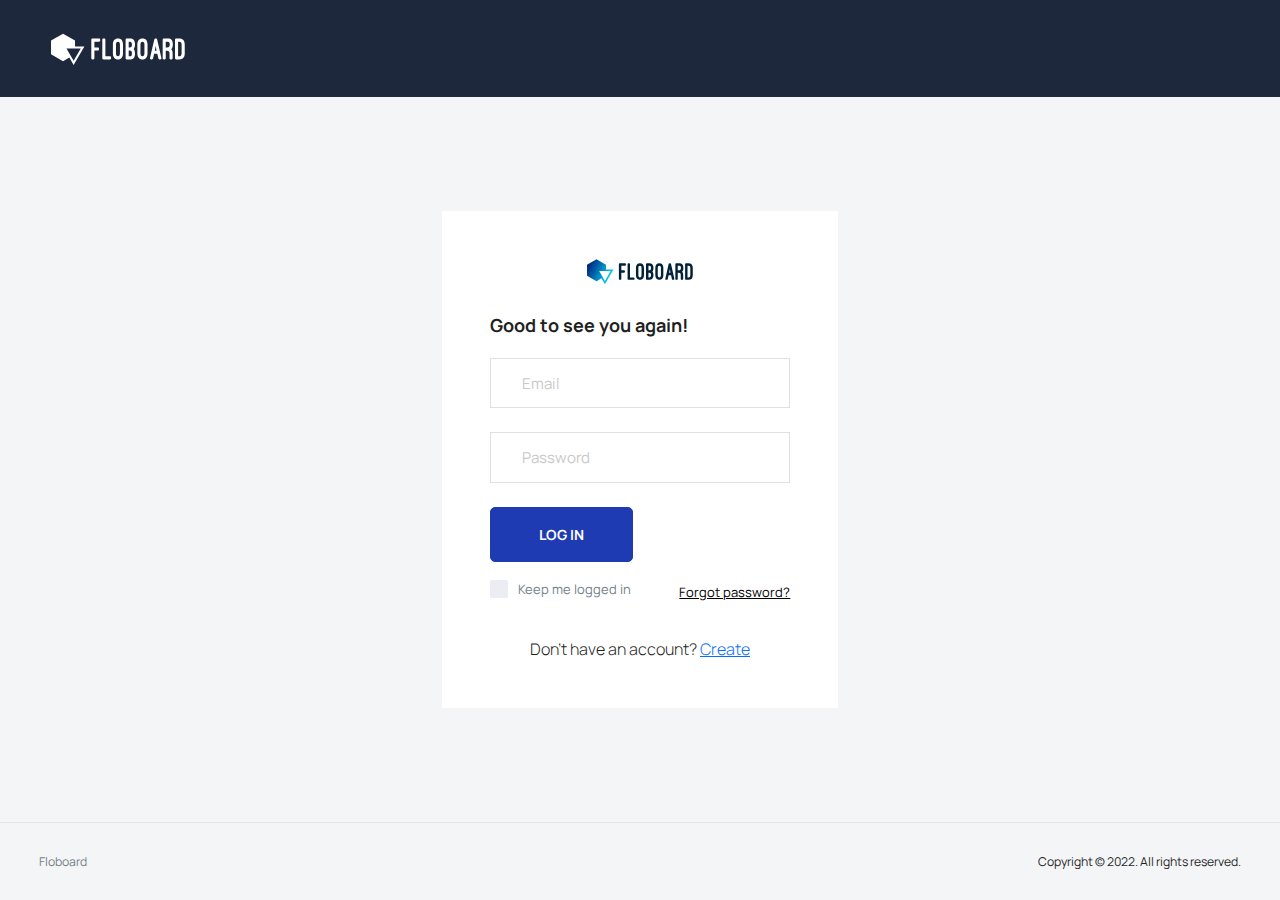
==== commit e677dc50: "Added session check functionality, get access and refresh token functions, and created employee-list" ====
--- a/dashboard.html
+++ b/dashboard.html
@@ -14,6 +14,7 @@
     <link rel="stylesheet" href="assets/vendors/vendors/simple-line-icons/css/simple-line-icons.css">
     <link rel="stylesheet" href="assets/vendors/vendors/css/vendor.bundle.base.css">
     <link rel="stylesheet" href="assets/vendors/css/vertical-layout-light/style.css">
+    <link rel="stylesheet" href="assets/css/theme.css">
     <!-- base css -->
 
     <link rel="shortcut icon" href="assets/Floboard-logo/favicon.png" />
@@ -124,8 +125,8 @@
             <!-- sidebar -->
             <nav class="sidebar sidebar-offcanvas" id="sidebar">
                 <ul class="nav">
-                    <li class="nav-item">
-                        <a class="nav-link" href="index.html">
+                    <li class="nav-item active">
+                        <a class="nav-link" href="dashboard.html">
                         <i class="mdi mdi-grid-large menu-icon"></i>
                         <span class="menu-title">Dashboard</span>
                         </a>
--- a/assets/css/theme.css
+++ b/assets/css/theme.css
@@ -0,0 +1,87 @@
+.sidebar-dark .sidebar .nav.sub-menu {
+	background: #393939;
+}
+
+.sidebar-dark .sidebar .nav .nav-item.active > .nav-link::before {
+    background: #f73122;
+}
+
+label.error {
+    color: crimson;
+}
+
+input.form-control.error {
+    border: 1px solid crimson;
+}
+
+.form-check .form-check-label input[type="checkbox"] + label + .input-helper::before, .form-check .form-check-label input[type="checkbox"] + label + .input-helper::after {
+	position: absolute;
+	top: 0;
+	left: 0;
+}
+
+.form-check .form-check-label input.error[type="checkbox"] + label.error {
+    position: absolute;
+    bottom: -13px;
+}
+
+.form-check .form-check-label input[type="checkbox"] + label + .input-helper::before {
+    content: "";
+    width: 18px;
+    height: 18px;
+    border-radius: 2px;
+    border: none;
+    border-width: 2px;
+    -webkit-transition: all;
+    -moz-transition: all;
+    -ms-transition: all;
+    -o-transition: all;
+    transition: all;
+    transition-duration: 0s;
+    -webkit-transition-duration: 250ms;
+    transition-duration: 250ms;
+    background: #EBEDF2;
+}
+
+.form-check .form-check-label input.error[type="checkbox"] + label + .input-helper::before {
+    box-shadow: 0 0 1px 2px crimson;
+}
+
+.form-check .form-check-label input[type="checkbox"] + label + .input-helper::after {
+	-webkit-transition: all;
+	-moz-transition: all;
+	-ms-transition: all;
+	-o-transition: all;
+	transition: all;
+	transition-duration: 0s;
+	-webkit-transition-duration: 250ms;
+	transition-duration: 250ms;
+	font-family: themify;
+	opacity: 0;
+	filter: alpha(opacity=0);
+	-webkit-transform: scale(0);
+	-ms-transform: scale(0);
+	-o-transform: scale(0);
+	transform: scale(0);
+	content: '\e64c';
+	font-size: .9375rem;
+	font-weight: bold;
+	color: #ffffff;
+}
+
+.form-check .form-check-label input[type="checkbox"]:checked + label + .input-helper::after {
+	width: 18px;
+	opacity: 1;
+	line-height: 18px;
+	filter: alpha(opacity=100);
+	-webkit-transform: scale(1);
+	-ms-transform: scale(1);
+	-o-transform: scale(1);
+	transform: scale(1);
+}
+
+.form-check .form-check-label input[type="checkbox"]:checked + label + .input-helper::before {
+	background: #1F3BB3;
+	border-width: 0;
+}
+
